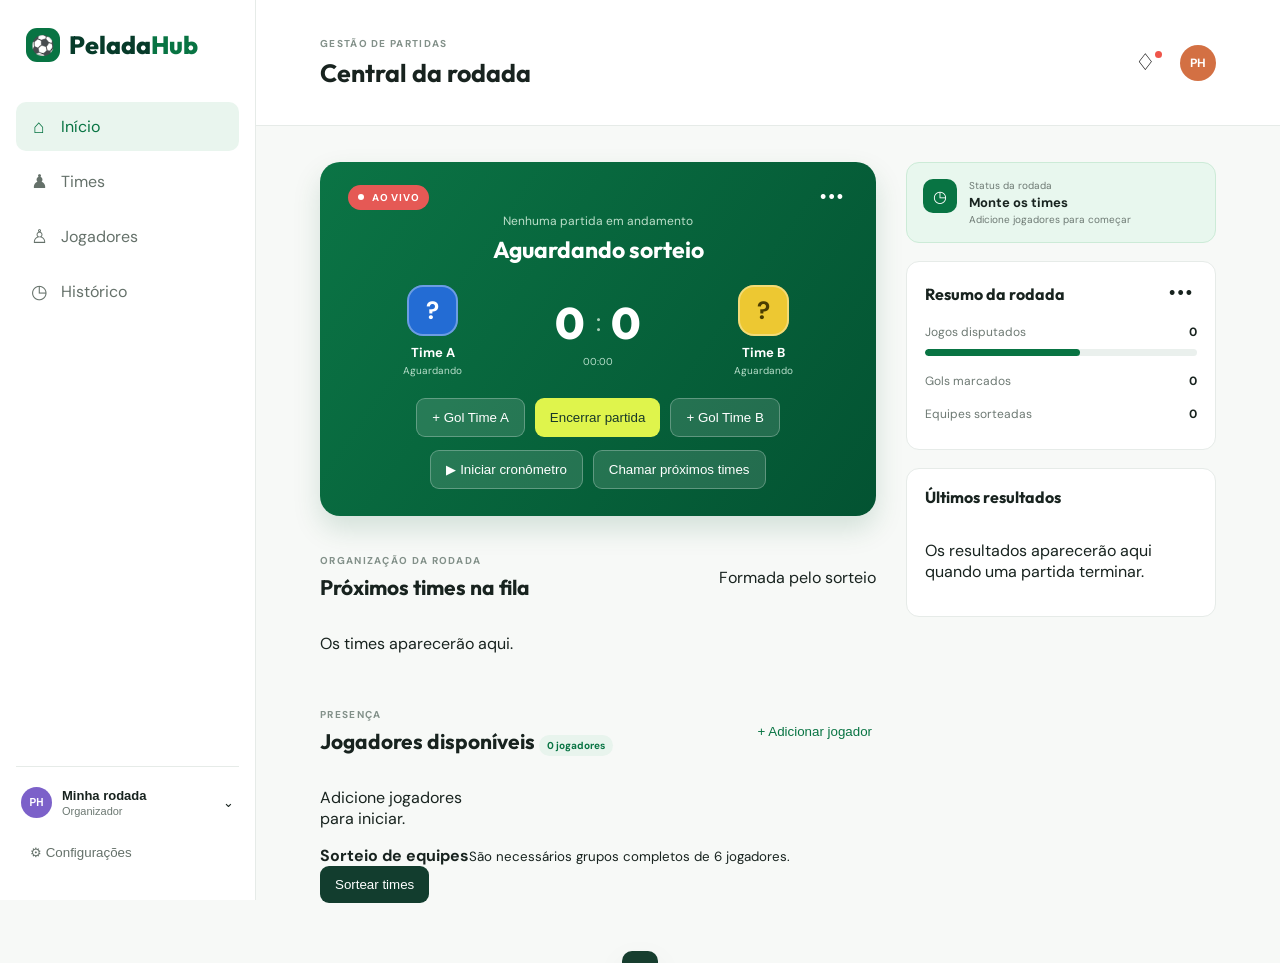
==== target/classes/static/index.html @ 3bb5683b "Ajusta estrutura de arquivos para a raiz" ====
<!doctype html><html lang="pt-BR"><head><meta charset="UTF-8"><meta name="viewport" content="width=device-width, initial-scale=1.0"><meta name="theme-color" content="#0b7a45"><title>PeladaHub | Gestão de futebol</title><link rel="preconnect" href="https://fonts.googleapis.com"><link rel="preconnect" href="https://fonts.gstatic.com" crossorigin><link href="https://fonts.googleapis.com/css2?family=DM+Sans:wght@400;500;600;700&family=Outfit:wght@600;700;800&display=swap" rel="stylesheet"><link rel="stylesheet" href="styles.css"></head><body><div class="app-shell"><aside class="sidebar" aria-label="Navegação principal"><a class="brand" href="#inicio"><span class="brand-mark">⚽</span><span>Pelada<span>Hub</span></span></a><nav class="nav-links"><a class="active" href="#inicio"><span>⌂</span> Início</a><a href="#times"><span>♟</span> Times</a><a href="#jogadores"><span>♙</span> Jogadores</a><a href="#historico"><span>◷</span> Histórico</a></nav><div class="sidebar-bottom"><button class="club-card" type="button"><span class="avatar mini">PH</span><span><b>Minha rodada</b><small>Organizador</small></span><span>⌄</span></button><button class="plain-button" type="button">⚙ Configurações</button></div></aside><main><header class="topbar" id="inicio"><button class="menu-button" id="menuButton" aria-label="Abrir menu">☰</button><div><p class="eyebrow">GESTÃO DE PARTIDAS</p><h1>Central da rodada</h1></div><div class="header-actions"><button class="notification" aria-label="Notificações">♢<i></i></button><span class="avatar">PH</span></div></header><section class="content-grid"><div class="primary-column"><section class="match-card" aria-labelledby="match-title"><div class="match-top"><span class="live-pill"><i></i> AO VIVO</span><button class="icon-button" aria-label="Mais opções">•••</button></div><p class="match-place" id="matchPlace">Nenhuma partida em andamento</p><h2 id="match-title">Aguardando sorteio</h2><div class="scoreboard"><div class="team current"><div class="team-emblem blue">?</div><b id="teamAName">Time A</b><small id="teamACaptain">Aguardando</small></div><div class="score"><strong id="scoreA">0</strong><span>:</span><strong id="scoreB">0</strong><small id="matchTimer">00:00</small></div><div class="team current"><div class="team-emblem yellow">?</div><b id="teamBName">Time B</b><small id="teamBCaptain">Aguardando</small></div></div><div class="match-actions"><button class="outline-button" id="goalA" disabled>+ Gol Time A</button><button class="dark-button" id="finishMatch" disabled>Encerrar partida</button><button class="outline-button" id="goalB" disabled>+ Gol Time B</button></div></section><section class="section-block" id="times"><div class="section-heading"><div><p class="eyebrow">ORGANIZAÇÃO DA RODADA</p><h2>Próximos times na fila</h2></div><span class="queue-hint">Formada pelo sorteio</span></div><div class="queue-list" id="queueList"></div></section><section class="section-block" id="jogadores"><div class="section-heading"><div><p class="eyebrow">PRESENÇA</p><h2>Jogadores disponíveis <span class="count-pill" id="confirmedCount">0 jogadores</span></h2></div><button class="text-button" id="addPlayer">+ Adicionar jogador</button></div><div class="players-grid" id="playersGrid"></div><div class="draw-panel"><div><b>Sorteio de equipes</b><small>São necessários grupos completos de 6 jogadores.</small></div><button class="dark-button" id="drawTeams" disabled>Sortear times</button></div></section></div><aside class="right-column"><section class="info-card"><div class="info-icon">◷</div><div><p>Status da rodada</p><b id="roundStatus">Monte os times</b><small id="roundDetail">Adicione jogadores para começar</small></div></section><section class="side-card"><div class="side-heading"><h2>Resumo da rodada</h2><button class="icon-button">•••</button></div><div class="summary-row"><span>Jogos disputados</span><b id="gamesPlayed">0</b></div><div class="progress"><i id="progressBar"></i></div><div class="summary-row"><span>Gols marcados</span><b id="goalsTotal">0</b></div><div class="summary-row"><span>Equipes sorteadas</span><b id="teamsTotal">0</b></div></section><section class="side-card" id="historico"><div class="side-heading"><h2>Últimos resultados</h2></div><div class="results" id="results"><p class="empty-state">Os resultados aparecerão aqui quando uma partida terminar.</p></div></section></aside></section></main></div><dialog id="playerDialog"><form method="dialog" id="playerForm"><button class="close" value="cancel" aria-label="Fechar">×</button><p class="eyebrow">PRESENÇA</p><h2>Adicionar jogador</h2><label>Nome do jogador<input name="player" required maxlength="40" placeholder="Ex.: Leonardo Santos" autofocus></label><button class="dark-button" value="default">Confirmar jogador</button></form></dialog><div class="toast" id="toast" role="status"></div><script src="app.js"></script></body></html>
---- target/classes/static/styles.css ----
:root{--green:#087443;--deep:#073b2a;--lime:#dff44c;--ink:#18231f;--muted:#6d7973;--line:#e6ebe8;--paper:#f7f9f7;--white:#fff;--shadow:0 14px 35px #12322212}*{box-sizing:border-box}body{margin:0;background:var(--paper);color:var(--ink);font-family:"DM Sans",sans-serif}.app-shell{display:flex;min-height:100vh}.sidebar{width:256px;background:#fff;border-right:1px solid var(--line);padding:28px 16px;display:flex;flex-direction:column;position:fixed;inset:0 auto 0 0;z-index:5}.brand{font:800 25px Outfit,sans-serif;text-decoration:none;color:var(--deep);display:flex;align-items:center;gap:9px;padding:0 10px 40px}.brand-mark{height:34px;width:34px;display:grid;place-items:center;border-radius:11px;background:var(--green);font-size:19px}.brand span span{color:var(--green)}.nav-links{display:grid;gap:6px}.nav-links a,.plain-button{display:flex;gap:13px;align-items:center;border:0;background:none;text-decoration:none;color:#65716a;padding:12px 14px;border-radius:10px;font:600 14px inherit;text-align:left}.nav-links a span{font-size:19px;width:18px;text-align:center}.nav-links a.active{background:#e9f5ee;color:var(--green)}.sidebar-bottom{margin-top:auto}.club-card{border:0;border-top:1px solid var(--line);background:white;width:100%;padding:20px 5px 15px;display:flex;align-items:center;gap:10px;text-align:left;color:var(--ink)}.club-card>span:nth-child(2){flex:1;font-size:13px}.club-card b,.club-card small{display:block}.club-card small{color:var(--muted);font-size:11px;margin-top:2px}.avatar{width:36px;height:36px;border-radius:50%;display:grid;place-items:center;color:#fff;background:#d37043;font-size:12px;font-weight:700}.avatar.mini{width:31px;height:31px;background:#7c61c9;font-size:10px}main{width:calc(100% - 256px);margin-left:256px}.topbar{height:126px;padding:30px clamp(24px,5vw,68px);background:#fff;border-bottom:1px solid var(--line);display:flex;align-items:center;justify-content:space-between}.eyebrow{font-size:10px;letter-spacing:1.3px;font-weight:700;color:#829089;margin:0 0 7px}.topbar h1,.section-heading h2,.side-heading h2,dialog h2{font:700 25px Outfit,sans-serif;margin:0}.topbar h1 span{font-size:19px}.header-actions{display:flex;align-items:center;gap:18px}.notification{border:0;background:transparent;font-size:23px;position:relative}.notification i{position:absolute;width:7px;height:7px;background:#ef554a;border-radius:50%;top:3px;right:0}.menu-button{display:none}.content-grid{max-width:1370px;margin:auto;padding:36px clamp(24px,5vw,68px) 60px;display:grid;grid-template-columns:minmax(0,1fr) 310px;gap:30px}.match-card{background:linear-gradient(125deg,#0b7445,#035332);color:white;border-radius:20px;padding:22px 28px 27px;box-shadow:0 13px 28px #07583226}.match-top,.side-heading,.section-heading,.summary-row{display:flex;justify-content:space-between;align-items:center}.live-pill{background:#e55955;padding:6px 10px;border-radius:20px;font-size:10px;font-weight:700;letter-spacing:.8px}.live-pill i{display:inline-block;width:6px;height:6px;background:white;border-radius:50%;margin-right:5px;vertical-align:1px}.icon-button{border:0;background:transparent;color:inherit;font-size:18px;letter-spacing:2px;padding:3px}.match-place{text-align:center;color:#bcdfca;font-size:12px;margin:2px 0 6px}.match-card h2{text-align:center;font:700 23px Outfit,sans-serif;margin:0}.scoreboard{display:flex;justify-content:center;align-items:center;gap:min(8vw,70px);margin:21px 0}.team{text-align:center;min-width:105px}.team-emblem{width:51px;height:51px;margin:0 auto 8px;display:grid;place-items:center;border-radius:16px;font-size:25px;font-weight:700;box-shadow:inset 0 0 0 2px #ffffff55}.team b,.team small{display:block}.team b{font-size:13px}.team small{font-size:10px;color:#b7deca;margin-top:3px}.blue{background:#236cd4}.yellow{background:#edc832;color:#4b3d00}.red{background:#e4564c}.green{background:#319869}.white{background:#fff;color:#6d7973}.score{display:grid;grid-template-columns:1fr 12px 1fr;align-items:center;column-gap:7px;text-align:center}.score strong{font:800 44px Outfit,sans-serif}.score>span{font-size:26px;color:#a8d1b9}.score small{grid-column:1/4;color:#b7deca;font-size:10px;margin-top:5px}.match-actions{display:flex;justify-content:center;gap:10px}.outline-button,.dark-button,.text-button{border:0;border-radius:9px;font:700 12px inherit;padding:11px 15px;cursor:pointer}.outline-button{color:white;background:#ffffff20;border:1px solid #ffffff45}.dark-button{background:#123d2e;color:#fff}.match-card .dark-button{background:var(--lime);color:#183829}.section-block{margin-top:38px}.section-heading{margin-bottom:17px}.section-heading h2{font-size:21px}.count-pill{color:var(--green);background:#e8f4ed;border-radius:15px;padding:4px 8px;font:700 10px "DM Sans"}.text-button{padding:4px;background:transparent;color:var(--green)}.queue-list{display:grid;gap:10px}.queue-item{display:grid;grid-template-columns:30px 40px 1fr auto;align-items:center;gap:12px;background:#fff;border:1px solid var(--line);border-radius:13px;padding:12px 14px;box-shadow:0 2px 9px #172c2010}.queue-position{font:800 14px Outfit;color:#94a19a;text-align:center}.queue-item:first-child{border-color:#aad8b9;background:#fbfffb}.queue-name b,.queue-name small{display:block}.queue-name b{font-size:13px}.queue-name small{font-size:11px;color:var(--muted);margin-top:2px}.queue-status{color:var(--green);background:#e6f5ec;padding:5px 8px;border-radius:14px;font-size:10px;font-weight:700}.queue-remove{color:#9aaca1;border:0;background:none;font-size:19px;cursor:pointer}.players-grid{display:grid;grid-template-columns:repeat(3,1fr);gap:10px}.player{background:#fff;border:1px solid var(--line);border-radius:13px;padding:13px;display:flex;align-items:center;gap:9px}.player-info{min-width:0;flex:1}.player b,.player small{display:block;white-space:nowrap;overflow:hidden;text-overflow:ellipsis}.player b{font-size:12px}.player small{font-size:10px;color:var(--muted);margin-top:3px}.check{color:var(--green);font-size:16px}.right-column{display:grid;align-content:start;gap:18px}.info-card{background:#e8f7ee;border:1px solid #ccebd7;border-radius:13px;padding:16px;display:flex;gap:12px}.info-icon{color:#fff;background:var(--green);border-radius:10px;width:34px;height:34px;display:grid;place-items:center}.info-card p,.info-card b,.info-card small{margin:0;display:block}.info-card p,.info-card small{font-size:10px;color:var(--muted)}.info-card b{font-size:13px;margin:2px 0}.side-card{background:#fff;border:1px solid var(--line);border-radius:13px;padding:18px}.side-heading h2{font-size:16px}.summary-row{font-size:12px;margin:17px 0 9px}.summary-row span{color:var(--muted)}.progress{height:7px;background:#eaf0ed;border-radius:9px;overflow:hidden}.progress i{display:block;height:100%;width:57%;background:var(--green);border-radius:9px}.results{display:grid;gap:17px;margin-top:17px}.results>div{display:flex;align-items:center;gap:6px;font-size:11px}.results b{font-size:11px;flex:1}.results strong{font:700 16px Outfit}.results em{color:var(--muted);font-style:normal}.team-emblem.tiny{width:24px;height:24px;border-radius:8px;margin:0;font-size:11px}dialog{border:0;border-radius:18px;padding:0;width:min(400px,calc(100% - 32px));box-shadow:0 25px 70px #0004}dialog::backdrop{background:#08271980}dialog form{padding:28px;display:grid;gap:16px}dialog label{font-size:12px;font-weight:700;display:grid;gap:6px}dialog input{border:1px solid #d8e0dc;border-radius:8px;padding:11px;font:14px inherit}.close{position:absolute;right:14px;top:9px;border:0;background:none;font-size:25px;color:#68776f}.toast{position:fixed;bottom:25px;left:50%;transform:translate(-50%,100px);background:#173e2f;color:#fff;padding:12px 18px;border-radius:10px;font-size:13px;box-shadow:var(--shadow);transition:.25s;z-index:10}.toast.show{transform:translate(-50%,0)}
@media(max-width:1050px){.content-grid{grid-template-columns:1fr}.right-column{grid-template-columns:repeat(3,1fr)}.right-column .side-card{min-width:0}.results>div{gap:4px}.results b{overflow:hidden;text-overflow:ellipsis}.sidebar{width:215px}main{width:calc(100% - 215px);margin-left:215px}}
@media(max-width:760px){.sidebar{transform:translateX(-100%);transition:.25s;box-shadow:10px 0 30px #0002}.sidebar.open{transform:translateX(0)}main{width:100%;margin:0}.topbar{height:auto;min-height:82px;padding:18px 20px}.menu-button{display:block;border:0;background:transparent;font-size:22px;margin-right:14px}.topbar>div:nth-child(2){margin-right:auto}.topbar h1{font-size:20px}.header-actions{gap:10px}.content-grid{padding:22px 16px 45px;gap:22px}.match-card{padding:18px 14px 19px}.scoreboard{gap:12px}.team{min-width:80px}.team-emblem{width:43px;height:43px}.score strong{font-size:36px}.match-actions{gap:7px}.match-actions button{padding:10px 8px;font-size:10px}.players-grid{grid-template-columns:repeat(2,1fr)}.right-column{grid-template-columns:1fr;gap:12px}.section-block{margin-top:29px}.queue-item{grid-template-columns:24px 36px 1fr auto;gap:8px;padding:10px}.queue-status{display:none}}
@media(max-width:380px){.topbar .eyebrow{display:none}.scoreboard{gap:3px}.team{min-width:73px}.match-card h2{font-size:20px}.players-grid{grid-template-columns:1fr}.match-actions{flex-wrap:wrap}.match-actions .dark-button{order:-1;width:100%}}
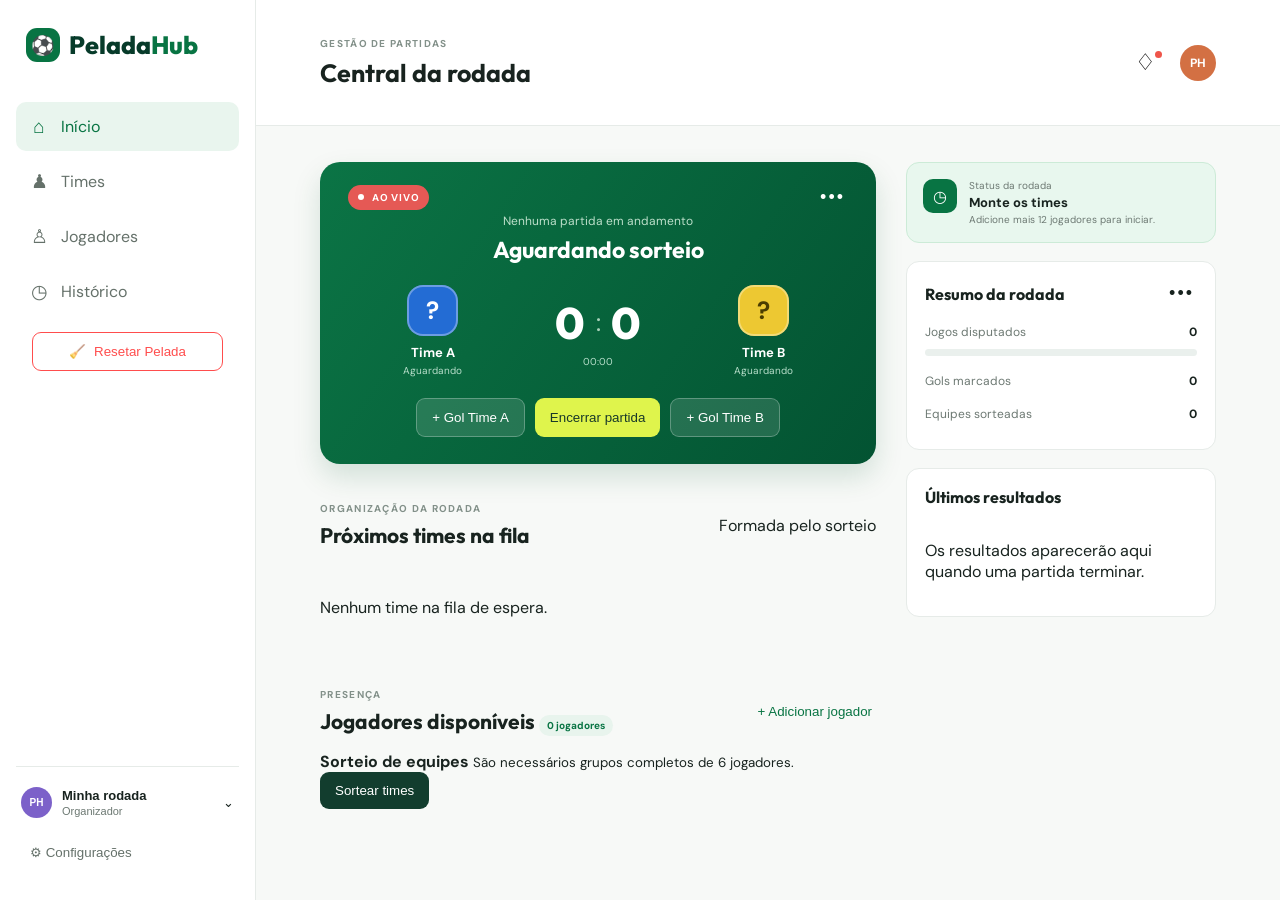
==== commit 3082b012: "migrando para localstorage e adicionando botao reset" ====
--- a/target/classes/static/index.html
+++ b/target/classes/static/index.html
@@ -1 +1,185 @@
-<!doctype html><html lang="pt-BR"><head><meta charset="UTF-8"><meta name="viewport" content="width=device-width, initial-scale=1.0"><meta name="theme-color" content="#0b7a45"><title>PeladaHub | Gestão de futebol</title><link rel="preconnect" href="https://fonts.googleapis.com"><link rel="preconnect" href="https://fonts.gstatic.com" crossorigin><link href="https://fonts.googleapis.com/css2?family=DM+Sans:wght@400;500;600;700&family=Outfit:wght@600;700;800&display=swap" rel="stylesheet"><link rel="stylesheet" href="styles.css"></head><body><div class="app-shell"><aside class="sidebar" aria-label="Navegação principal"><a class="brand" href="#inicio"><span class="brand-mark">⚽</span><span>Pelada<span>Hub</span></span></a><nav class="nav-links"><a class="active" href="#inicio"><span>⌂</span> Início</a><a href="#times"><span>♟</span> Times</a><a href="#jogadores"><span>♙</span> Jogadores</a><a href="#historico"><span>◷</span> Histórico</a></nav><div class="sidebar-bottom"><button class="club-card" type="button"><span class="avatar mini">PH</span><span><b>Minha rodada</b><small>Organizador</small></span><span>⌄</span></button><button class="plain-button" type="button">⚙ Configurações</button></div></aside><main><header class="topbar" id="inicio"><button class="menu-button" id="menuButton" aria-label="Abrir menu">☰</button><div><p class="eyebrow">GESTÃO DE PARTIDAS</p><h1>Central da rodada</h1></div><div class="header-actions"><button class="notification" aria-label="Notificações">♢<i></i></button><span class="avatar">PH</span></div></header><section class="content-grid"><div class="primary-column"><section class="match-card" aria-labelledby="match-title"><div class="match-top"><span class="live-pill"><i></i> AO VIVO</span><button class="icon-button" aria-label="Mais opções">•••</button></div><p class="match-place" id="matchPlace">Nenhuma partida em andamento</p><h2 id="match-title">Aguardando sorteio</h2><div class="scoreboard"><div class="team current"><div class="team-emblem blue">?</div><b id="teamAName">Time A</b><small id="teamACaptain">Aguardando</small></div><div class="score"><strong id="scoreA">0</strong><span>:</span><strong id="scoreB">0</strong><small id="matchTimer">00:00</small></div><div class="team current"><div class="team-emblem yellow">?</div><b id="teamBName">Time B</b><small id="teamBCaptain">Aguardando</small></div></div><div class="match-actions"><button class="outline-button" id="goalA" disabled>+ Gol Time A</button><button class="dark-button" id="finishMatch" disabled>Encerrar partida</button><button class="outline-button" id="goalB" disabled>+ Gol Time B</button></div></section><section class="section-block" id="times"><div class="section-heading"><div><p class="eyebrow">ORGANIZAÇÃO DA RODADA</p><h2>Próximos times na fila</h2></div><span class="queue-hint">Formada pelo sorteio</span></div><div class="queue-list" id="queueList"></div></section><section class="section-block" id="jogadores"><div class="section-heading"><div><p class="eyebrow">PRESENÇA</p><h2>Jogadores disponíveis <span class="count-pill" id="confirmedCount">0 jogadores</span></h2></div><button class="text-button" id="addPlayer">+ Adicionar jogador</button></div><div class="players-grid" id="playersGrid"></div><div class="draw-panel"><div><b>Sorteio de equipes</b><small>São necessários grupos completos de 6 jogadores.</small></div><button class="dark-button" id="drawTeams" disabled>Sortear times</button></div></section></div><aside class="right-column"><section class="info-card"><div class="info-icon">◷</div><div><p>Status da rodada</p><b id="roundStatus">Monte os times</b><small id="roundDetail">Adicione jogadores para começar</small></div></section><section class="side-card"><div class="side-heading"><h2>Resumo da rodada</h2><button class="icon-button">•••</button></div><div class="summary-row"><span>Jogos disputados</span><b id="gamesPlayed">0</b></div><div class="progress"><i id="progressBar"></i></div><div class="summary-row"><span>Gols marcados</span><b id="goalsTotal">0</b></div><div class="summary-row"><span>Equipes sorteadas</span><b id="teamsTotal">0</b></div></section><section class="side-card" id="historico"><div class="side-heading"><h2>Últimos resultados</h2></div><div class="results" id="results"><p class="empty-state">Os resultados aparecerão aqui quando uma partida terminar.</p></div></section></aside></section></main></div><dialog id="playerDialog"><form method="dialog" id="playerForm"><button class="close" value="cancel" aria-label="Fechar">×</button><p class="eyebrow">PRESENÇA</p><h2>Adicionar jogador</h2><label>Nome do jogador<input name="player" required maxlength="40" placeholder="Ex.: Leonardo Santos" autofocus></label><button class="dark-button" value="default">Confirmar jogador</button></form></dialog><div class="toast" id="toast" role="status"></div><script src="app.js"></script></body></html>
+<!DOCTYPE html>
+<html lang="pt-BR">
+<head>
+  <meta charset="UTF-8">
+  <meta name="viewport" content="width=device-width, initial-scale=1.0">
+  <meta name="theme-color" content="#0b7a45">
+  <title>PeladaHub | Gestão de futebol</title>
+  <link rel="preconnect" href="https://fonts.googleapis.com">
+  <link rel="preconnect" href="https://fonts.gstatic.com" crossorigin>
+  <link href="https://fonts.googleapis.com/css2?family=DM+Sans:wght@400;500;600;700&family=Outfit:wght@600;700;800&display=swap" rel="stylesheet">
+  <link rel="stylesheet" href="styles.css">
+</head>
+<body>
+  <div class="app-shell">
+    <aside class="sidebar" aria-label="Navegação principal">
+      <a class="brand" href="#inicio">
+        <span class="brand-mark">⚽</span><span>Pelada<span>Hub</span></span>
+      </a>
+      
+      <nav class="nav-links">
+        <a class="active" href="#inicio"><span>⌂</span> Início</a>
+        <a href="#times"><span>♟</span> Times</a>
+        <a href="#jogadores"><span>♙</span> Jogadores</a>
+        <a href="#historico"><span>◷</span> Histórico</a>
+      </nav>
+
+      <!-- BOTÃO DE RESETAR PELADA INTEGRADO -->
+      <div style="padding: 0 1rem; margin-top: 1rem;">
+        <button id="resetAppButton" class="outline-button" style="width: 100%; border-color: #ff4d4d; color: #ff4d4d; justify-content: center; display: flex; gap: 8px;" type="button">
+          <span>🧹</span> Resetar Pelada
+        </button>
+      </div>
+
+      <div class="sidebar-bottom">
+        <button class="club-card" type="button">
+          <span class="avatar mini">PH</span>
+          <span><b>Minha rodada</b><small>Organizador</small></span>
+          <span>⌄</span>
+        </button>
+        <button class="plain-button" type="button">⚙ Configurações</button>
+      </div>
+    </aside>
+
+    <main>
+      <header class="topbar" id="inicio">
+        <button class="menu-button" id="menuButton" aria-label="Abrir menu">☰</button>
+        <div>
+          <p class="eyebrow">GESTÃO DE PARTIDAS</p>
+          <h1>Central da rodada</h1>
+        </div>
+        <div class="header-actions">
+          <button class="notification" aria-label="Notificações">♢<i></i></button>
+          <span class="avatar">PH</span>
+        </div>
+      </header>
+
+      <section class="content-grid">
+        <div class="primary-column">
+          <section class="match-card" aria-labelledby="match-title">
+            <div class="match-top">
+              <span class="live-pill"><i></i> AO VIVO</span>
+              <button class="icon-button" aria-label="Mais opções">•••</button>
+            </div>
+            <p class="match-place" id="matchPlace">Nenhuma partida em andamento</p>
+            <h2 id="match-title">Aguardando sorteio</h2>
+            
+            <div class="scoreboard">
+              <div class="team current">
+                <div class="team-emblem blue">?</div>
+                <b id="teamAName">Time A</b>
+                <small id="teamACaptain">Aguardando</small>
+              </div>
+              <div class="score">
+                <strong id="scoreA">0</strong>
+                <span>:</span>
+                <strong id="scoreB">0</strong>
+                <small id="matchTimer">00:00</small>
+              </div>
+              <div class="team current">
+                <div class="team-emblem yellow">?</div>
+                <b id="teamBName">Time B</b>
+                <small id="teamBCaptain">Aguardando</small>
+              </div>
+            </div>
+
+            <div class="match-actions">
+              <button class="outline-button" id="goalA" disabled>+ Gol Time A</button>
+              <button class="dark-button" id="finishMatch" disabled>Encerrar partida</button>
+              <button class="outline-button" id="goalB" disabled>+ Gol Time B</button>
+            </div>
+          </section>
+
+          <section class="section-block" id="times">
+            <div class="section-heading">
+              <div>
+                <p class="eyebrow">ORGANIZAÇÃO DA RODADA</p>
+                <h2>Próximos times na fila</h2>
+              </div>
+              <span class="queue-hint">Formada pelo sorteio</span>
+            </div>
+            <div class="queue-list" id="queueList"></div>
+          </section>
+
+          <section class="section-block" id="jogadores">
+            <div class="section-heading">
+              <div>
+                <p class="eyebrow">PRESENÇA</p>
+                <h2>Jogadores disponíveis <span class="count-pill" id="confirmedCount">0 jogadores</span></h2>
+              </div>
+              <button class="text-button" id="addPlayer">+ Adicionar jogador</button>
+            </div>
+            <div class="players-grid" id="playersGrid"></div>
+            <div class="draw-panel">
+              <div>
+                <b>Sorteio de equipes</b>
+                <small>São necessários grupos completos de 6 jogadores.</small>
+              </div>
+              <button class="dark-button" id="drawTeams" disabled>Sortear times</button>
+            </div>
+          </section>
+        </div>
+
+        <aside class="right-column">
+          <section class="info-card">
+            <div class="info-icon">◷</div>
+            <div>
+              <p>Status da rodada</p>
+              <b id="roundStatus">Monte os times</b>
+              <small id="roundDetail">Adicione jogadores para começar</small>
+            </div>
+          </section>
+
+          <section class="side-card">
+            <div class="side-heading">
+              <h2>Resumo da rodada</h2>
+              <button class="icon-button">•••</button>
+            </div>
+            <div class="summary-row">
+              <span>Jogos disputados</span>
+              <b id="gamesPlayed">0</b>
+            </div>
+            <div class="progress">
+              <i id="progressBar"></i>
+            </div>
+            <div class="summary-row">
+              <span>Gols marcados</span>
+              <b id="goalsTotal">0</b>
+            </div>
+            <div class="summary-row">
+              <span>Equipes sorteadas</span>
+              <b id="teamsTotal">0</b>
+            </div>
+          </section>
+
+          <section class="side-card" id="historico">
+            <div class="side-heading">
+              <h2>Últimos resultados</h2>
+            </div>
+            <div class="results" id="results">
+              <p class="empty-state">Os resultados aparecerão aqui quando uma partida terminar.</p>
+            </div>
+          </section>
+        </aside>
+      </section>
+    </main>
+  </div>
+
+  <dialog id="playerDialog">
+    <form method="dialog" id="playerForm">
+      <button class="close" value="cancel" aria-label="Fechar">×</button>
+      <p class="eyebrow">PRESENÇA</p>
+      <h2>Adicionar jogador</h2>
+      <label>
+        Nome do jogador
+        <input name="player" required maxlength="40" placeholder="Ex.: Leonardo Santos" autofocus>
+      </label>
+      <button class="dark-button" value="default">Confirmar jogador</button>
+    </form>
+  </dialog>
+
+  <div class="toast" id="toast" role="status"></div>
+  
+  <script src="app.js"></script>
+</body>
+</html>
